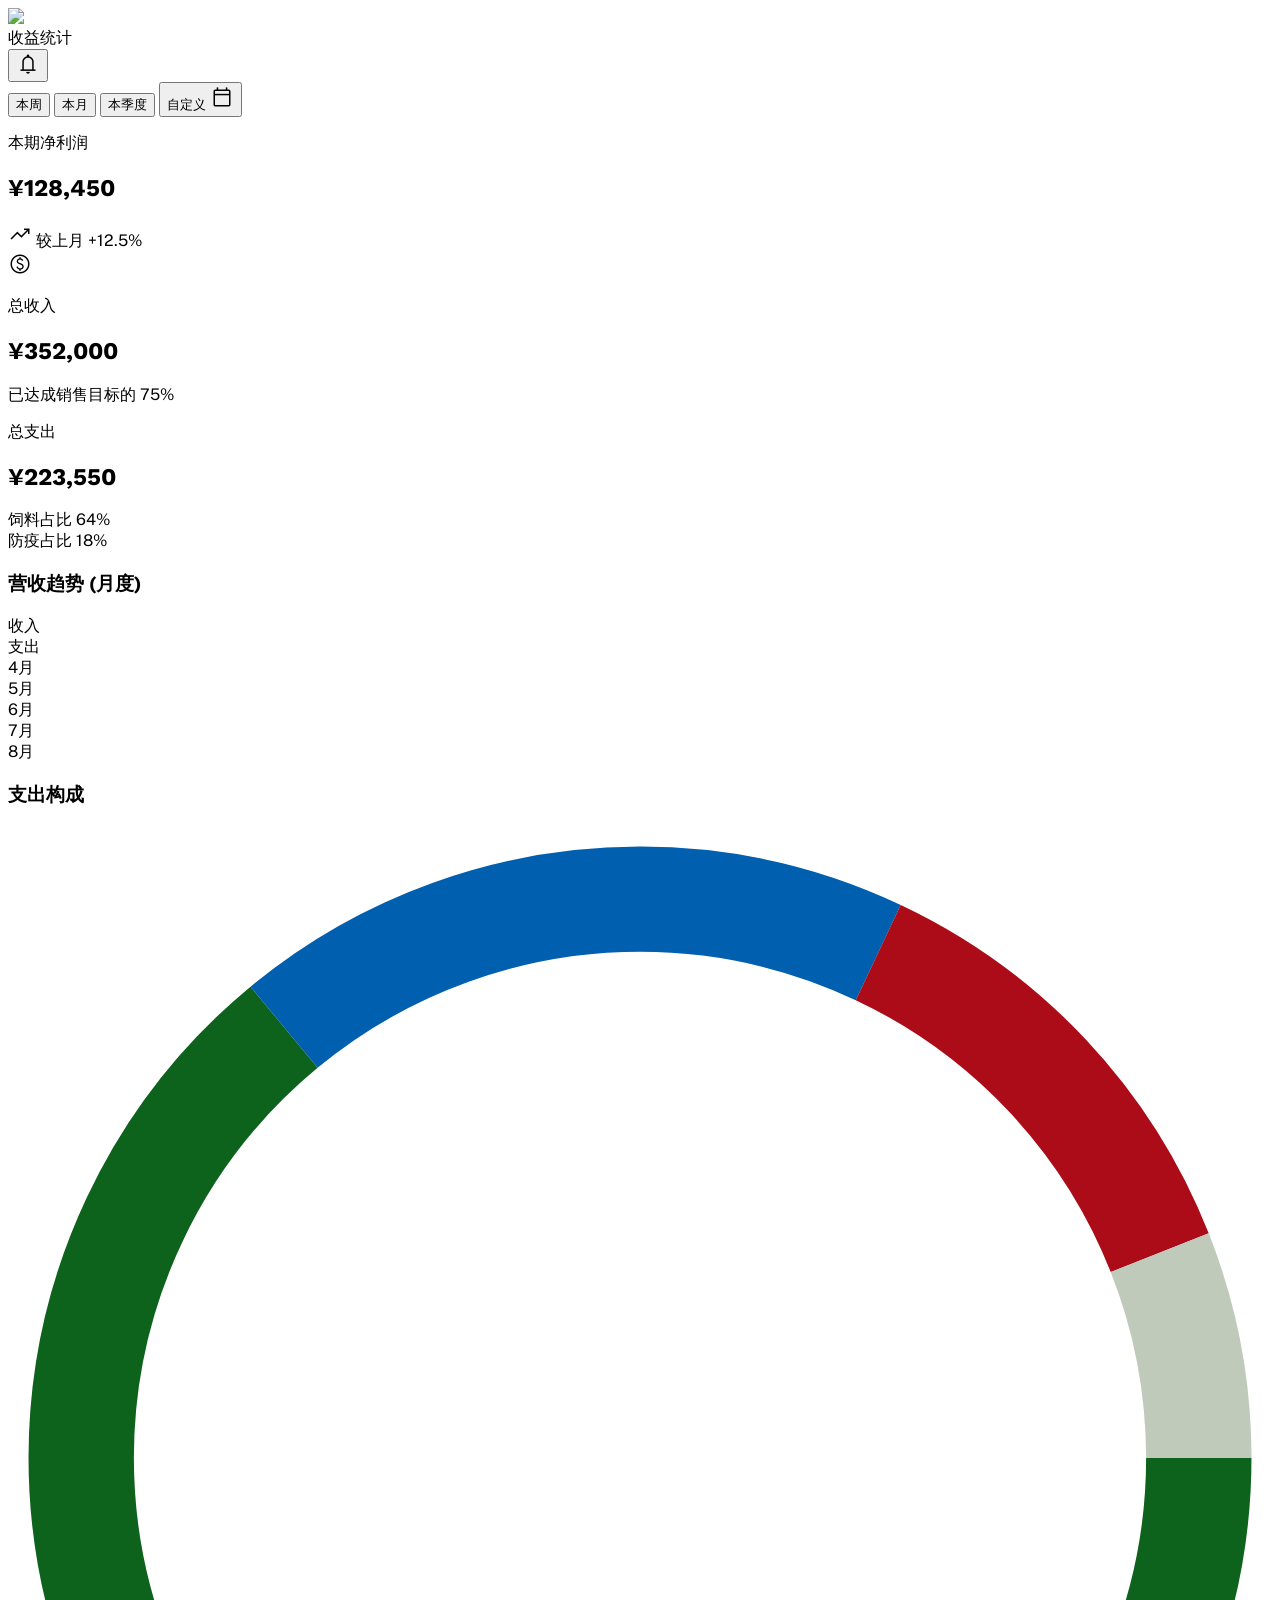
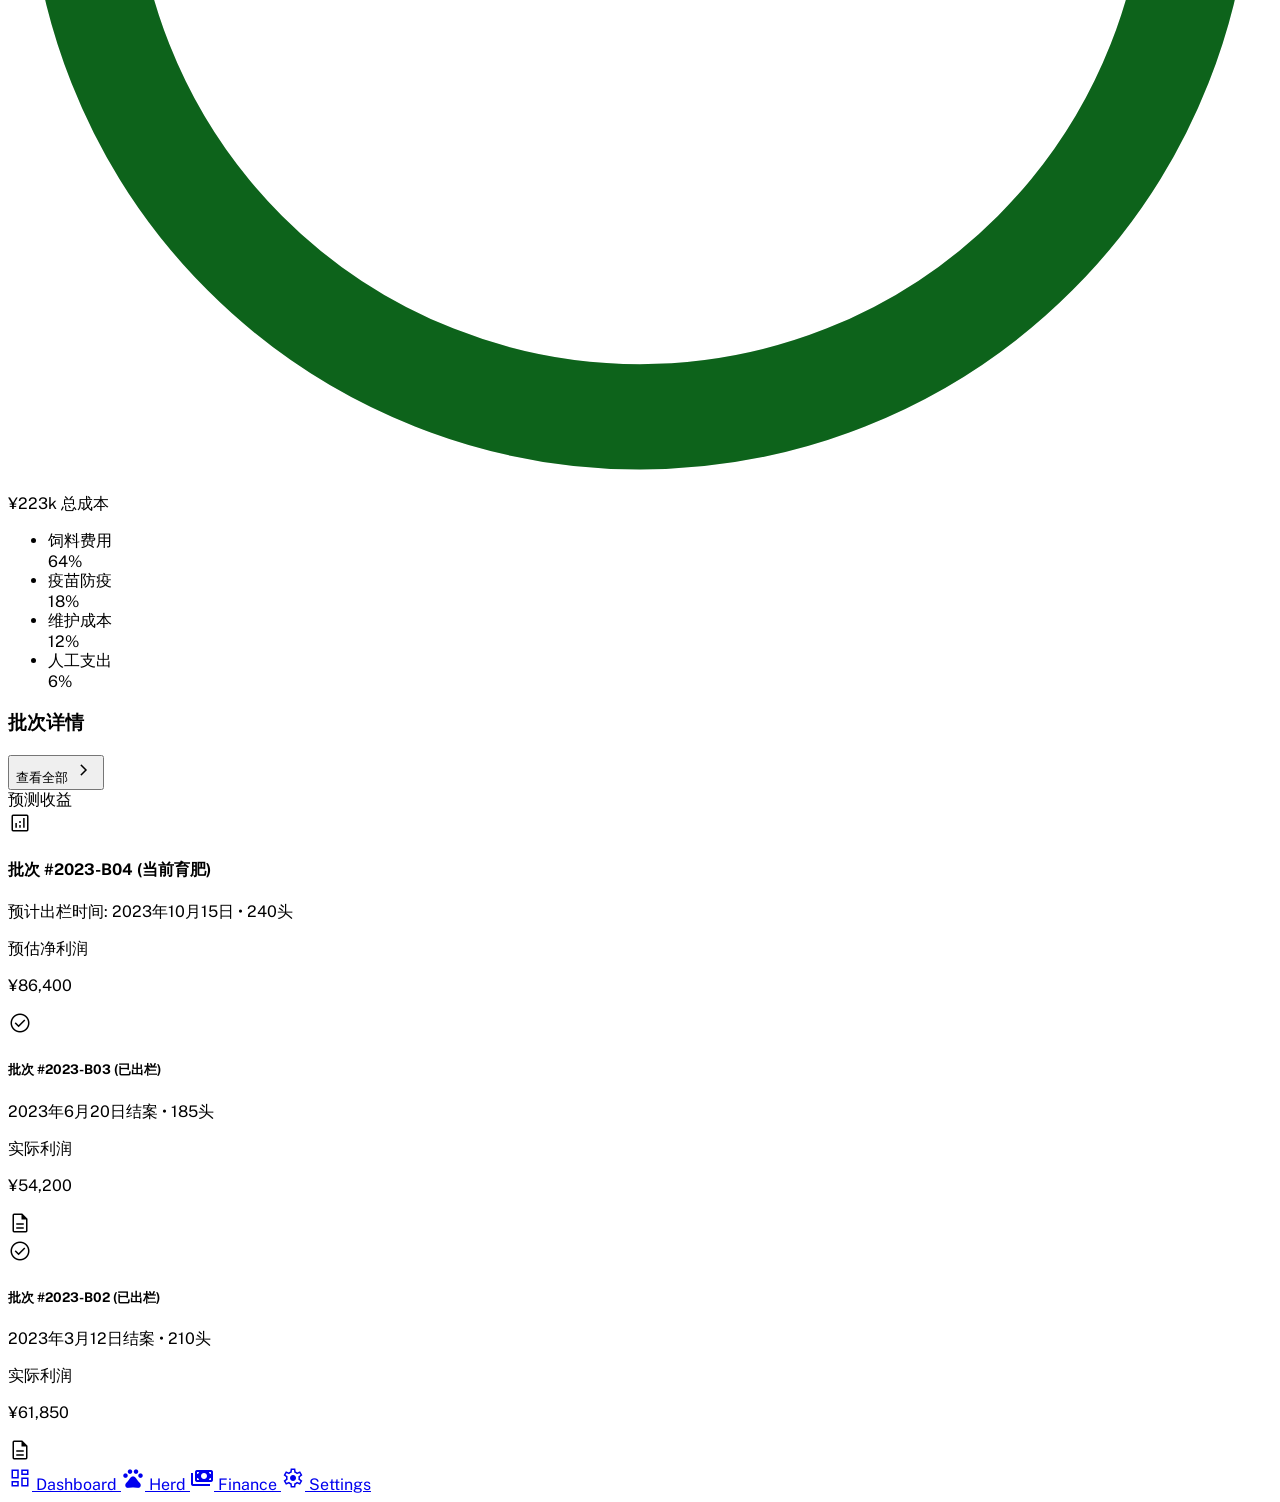
==== uniapp/example/养殖首页/design.html @ 0cb935b9 "feat:修复前端工作流展示" ====
<!DOCTYPE html>

<html lang="zh-CN"><head>
<meta charset="utf-8"/>
<meta content="width=device-width, initial-scale=1.0" name="viewport"/>
<title>PigTrack Pro - 收益统计</title>
<script src="https://cdn.tailwindcss.com?plugins=forms,container-queries"></script>
<link href="https://fonts.googleapis.com/css2?family=Work+Sans:wght@400;600;700;800&amp;family=Public+Sans:wght@300;400;500;600&amp;display=swap" rel="stylesheet"/>
<link href="https://fonts.googleapis.com/css2?family=Material+Symbols+Outlined:wght,FILL@100..700,0..1&amp;display=swap" rel="stylesheet"/>
<link href="https://fonts.googleapis.com/css2?family=Material+Symbols+Outlined:wght,FILL@100..700,0..1&amp;display=swap" rel="stylesheet"/>
<script id="tailwind-config">
        tailwind.config = {
            darkMode: "class",
            theme: {
                extend: {
                    colors: {
                        "on-surface-variant": "#40493d",
                        "primary": "#0d631b",
                        "on-error-container": "#93000a",
                        "secondary-fixed-dim": "#a5c8ff",
                        "surface-dim": "#dadada",
                        "inverse-on-surface": "#f1f1f1",
                        "surface-container-highest": "#e2e2e2",
                        "on-primary": "#ffffff",
                        "secondary-container": "#54a0fe",
                        "error-container": "#ffdad6",
                        "primary-fixed": "#a3f69c",
                        "tertiary-container": "#d02d2d",
                        "on-tertiary": "#ffffff",
                        "surface": "#f9f9f9",
                        "surface-container-high": "#e8e8e8",
                        "on-tertiary-fixed-variant": "#930010",
                        "on-secondary-fixed": "#001c3a",
                        "on-primary-container": "#cbffc2",
                        "secondary": "#005faf",
                        "on-background": "#1a1c1c",
                        "on-primary-fixed-variant": "#005312",
                        "tertiary": "#ac0c18",
                        "surface-bright": "#f9f9f9",
                        "primary-fixed-dim": "#88d982",
                        "tertiary-fixed": "#ffdad6",
                        "surface-container-low": "#f3f3f3",
                        "surface-container": "#eeeeee",
                        "on-secondary": "#ffffff",
                        "primary-container": "#2e7d32",
                        "outline": "#707a6c",
                        "secondary-fixed": "#d4e3ff",
                        "tertiary-fixed-dim": "#ffb3ac",
                        "on-secondary-fixed-variant": "#004786",
                        "on-tertiary-fixed": "#410003",
                        "on-primary-fixed": "#002204",
                        "inverse-surface": "#2f3131",
                        "outline-variant": "#bfcaba",
                        "background": "#f9f9f9",
                        "error": "#ba1a1a",
                        "on-secondary-container": "#003567",
                        "surface-variant": "#e2e2e2",
                        "inverse-primary": "#88d982",
                        "on-surface": "#1a1c1c",
                        "surface-tint": "#1b6d24",
                        "surface-container-lowest": "#ffffff",
                        "on-tertiary-container": "#ffedeb",
                        "on-error": "#ffffff"
                    },
                    fontFamily: {
                        "headline": ["Work Sans"],
                        "body": ["Public Sans"],
                        "label": ["Public Sans"]
                    },
                    borderRadius: {"DEFAULT": "0.125rem", "lg": "0.25rem", "xl": "0.5rem", "full": "0.75rem"},
                },
            },
        }
    </script>
<style>
        .material-symbols-outlined {
            font-variation-settings: 'FILL' 0, 'wght' 300, 'GRAD' 0, 'opsz' 24;
        }
        body { font-family: 'Public Sans', sans-serif; }
        h1, h2, h3 { font-family: 'Work Sans', sans-serif; }
        .glass-card {
            background: rgba(255, 255, 255, 0.7);
            backdrop-filter: blur(20px);
            -webkit-backdrop-filter: blur(20px);
        }
    </style>
<style>
    body {
      min-height: max(884px, 100dvh);
    }
  </style>
  </head>
<body class="bg-surface text-on-surface min-h-screen pb-28">
<!-- TopAppBar -->
<header class="w-full top-0 sticky z-40 bg-[#f9f9f9] dark:bg-[#1a1c1c] flex items-center justify-between px-6 py-4 w-full">
<div class="flex items-center gap-3">
<div class="w-10 h-10 rounded-full overflow-hidden bg-surface-container">
<img class="w-full h-full object-cover" data-alt="Professional portrait of a modern small-scale farmer wearing a denim shirt in a sunlit agricultural setting" src="https://lh3.googleusercontent.com/aida-public/[base64]"/>
</div>
<span class="font-['Work_Sans'] font-bold text-xl tracking-tight text-[#0d631b] dark:text-[#a3f69c]">收益统计</span>
</div>
<div class="flex items-center gap-4">
<button class="text-[#0d631b] dark:text-[#a3f69c] hover:opacity-80 transition-opacity active:transition-transform scale-95">
<span class="material-symbols-outlined">notifications</span>
</button>
</div>
</header>
<main class="px-6 space-y-8 max-w-5xl mx-auto">
<!-- Time Filter Chips -->
<section class="flex gap-3 overflow-x-auto py-2 no-scrollbar">
<button class="px-6 py-2 rounded-full bg-primary text-on-primary font-medium text-sm shadow-sm">本周</button>
<button class="px-6 py-2 rounded-full bg-surface-container-high text-on-surface-variant font-medium text-sm hover:bg-surface-container-highest transition-colors">本月</button>
<button class="px-6 py-2 rounded-full bg-surface-container-high text-on-surface-variant font-medium text-sm hover:bg-surface-container-highest transition-colors">本季度</button>
<button class="px-6 py-2 rounded-full bg-surface-container-high text-on-surface-variant font-medium text-sm hover:bg-surface-container-highest transition-colors flex items-center gap-1">
<span>自定义</span>
<span class="material-symbols-outlined text-sm">calendar_today</span>
</button>
</section>
<!-- Summary Metrics Bento Grid -->
<section class="grid grid-cols-1 md:grid-cols-3 gap-6">
<div class="bg-primary bg-gradient-to-br from-primary to-primary-container p-6 rounded-3xl text-on-primary shadow-lg relative overflow-hidden">
<div class="relative z-10">
<p class="text-sm opacity-90 mb-1">本期净利润</p>
<h2 class="text-4xl font-extrabold tracking-tight">¥128,450</h2>
<div class="mt-4 flex items-center gap-2 bg-white/20 w-fit px-3 py-1 rounded-full text-xs">
<span class="material-symbols-outlined text-sm">trending_up</span>
<span>较上月 +12.5%</span>
</div>
</div>
<div class="absolute -right-4 -bottom-4 opacity-10">
<span class="material-symbols-outlined text-9xl">monetization_on</span>
</div>
</div>
<div class="bg-surface-container-lowest p-6 rounded-3xl shadow-sm border border-outline-variant/10">
<p class="text-sm text-on-surface-variant mb-1">总收入</p>
<h2 class="text-3xl font-bold text-on-surface">¥352,000</h2>
<div class="mt-6 flex gap-2">
<div class="h-1.5 w-full bg-surface-container rounded-full overflow-hidden">
<div class="h-full bg-secondary w-3/4 rounded-full"></div>
</div>
</div>
<p class="text-xs text-on-surface-variant mt-2">已达成销售目标的 75%</p>
</div>
<div class="bg-surface-container-lowest p-6 rounded-3xl shadow-sm border border-outline-variant/10">
<p class="text-sm text-on-surface-variant mb-1">总支出</p>
<h2 class="text-3xl font-bold text-on-surface">¥223,550</h2>
<div class="mt-4 grid grid-cols-2 gap-2">
<div class="flex flex-col">
<span class="text-[10px] text-on-surface-variant uppercase">饲料占比</span>
<span class="text-sm font-semibold text-tertiary">64%</span>
</div>
<div class="flex flex-col">
<span class="text-[10px] text-on-surface-variant uppercase">防疫占比</span>
<span class="text-sm font-semibold text-secondary">18%</span>
</div>
</div>
</div>
</section>
<!-- Charts Area: Asymmetric Layout -->
<section class="grid grid-cols-1 lg:grid-cols-5 gap-6">
<!-- Revenue Trend Line Chart -->
<div class="lg:col-span-3 bg-surface-container-lowest p-8 rounded-3xl shadow-sm">
<div class="flex justify-between items-center mb-8">
<h3 class="text-lg font-bold">营收趋势 (月度)</h3>
<div class="flex gap-4 text-xs font-medium">
<div class="flex items-center gap-1.5">
<span class="w-3 h-3 rounded-full bg-primary"></span>
<span>收入</span>
</div>
<div class="flex items-center gap-1.5">
<span class="w-3 h-3 rounded-full bg-tertiary-fixed-dim"></span>
<span>支出</span>
</div>
</div>
</div>
<!-- Mock Chart Visualization -->
<div class="h-64 flex items-end justify-between gap-4 px-2">
<div class="flex flex-col items-center gap-2 w-full">
<div class="w-full flex flex-col gap-1 items-center">
<div class="w-full bg-primary/20 rounded-t-lg h-24 relative group">
<div class="absolute bottom-0 w-full bg-primary rounded-t-lg h-16 transition-all group-hover:h-20"></div>
</div>
</div>
<span class="text-xs text-on-surface-variant">4月</span>
</div>
<div class="flex flex-col items-center gap-2 w-full">
<div class="w-full flex flex-col gap-1 items-center">
<div class="w-full bg-primary/20 rounded-t-lg h-32 relative group">
<div class="absolute bottom-0 w-full bg-primary rounded-t-lg h-24 transition-all group-hover:h-28"></div>
</div>
</div>
<span class="text-xs text-on-surface-variant">5月</span>
</div>
<div class="flex flex-col items-center gap-2 w-full">
<div class="w-full flex flex-col gap-1 items-center">
<div class="w-full bg-primary/20 rounded-t-lg h-40 relative group">
<div class="absolute bottom-0 w-full bg-primary rounded-t-lg h-36 transition-all group-hover:h-38"></div>
</div>
</div>
<span class="text-xs text-on-surface-variant">6月</span>
</div>
<div class="flex flex-col items-center gap-2 w-full">
<div class="w-full flex flex-col gap-1 items-center">
<div class="w-full bg-primary/20 rounded-t-lg h-52 relative group border-2 border-primary border-b-0 shadow-lg">
<div class="absolute bottom-0 w-full bg-primary rounded-t-lg h-44"></div>
</div>
</div>
<span class="text-xs font-bold text-primary">7月</span>
</div>
<div class="flex flex-col items-center gap-2 w-full">
<div class="w-full flex flex-col gap-1 items-center opacity-40">
<div class="w-full bg-surface-container rounded-t-lg h-32"></div>
</div>
<span class="text-xs text-on-surface-variant">8月</span>
</div>
</div>
</div>
<!-- Cost Composition Pie Chart -->
<div class="lg:col-span-2 bg-surface-container-lowest p-8 rounded-3xl shadow-sm flex flex-col items-center">
<h3 class="text-lg font-bold self-start mb-8">支出构成</h3>
<div class="relative w-48 h-48 mb-8">
<!-- SVG Donut Chart Mockup -->
<svg class="w-full h-full transform -rotate-90" viewbox="0 0 36 36">
<circle cx="18" cy="18" fill="transparent" r="15.915" stroke="#eeeeee" stroke-width="3"></circle>
<circle cx="18" cy="18" fill="transparent" r="15.915" stroke="#0d631b" stroke-dasharray="64 36" stroke-dashoffset="0" stroke-width="3"></circle>
<circle cx="18" cy="18" fill="transparent" r="15.915" stroke="#005faf" stroke-dasharray="18 82" stroke-dashoffset="-64" stroke-width="3"></circle>
<circle cx="18" cy="18" fill="transparent" r="15.915" stroke="#ac0c18" stroke-dasharray="12 88" stroke-dashoffset="-82" stroke-width="3"></circle>
<circle cx="18" cy="18" fill="transparent" r="15.915" stroke="#bfcaba" stroke-dasharray="6 94" stroke-dashoffset="-94" stroke-width="3"></circle>
</svg>
<div class="absolute inset-0 flex flex-col items-center justify-center">
<span class="text-2xl font-bold">¥223k</span>
<span class="text-[10px] text-on-surface-variant">总成本</span>
</div>
</div>
<ul class="w-full space-y-3">
<li class="flex justify-between items-center text-sm">
<div class="flex items-center gap-2">
<span class="w-2.5 h-2.5 rounded-full bg-primary"></span>
<span class="text-on-surface-variant">饲料费用</span>
</div>
<span class="font-semibold">64%</span>
</li>
<li class="flex justify-between items-center text-sm">
<div class="flex items-center gap-2">
<span class="w-2.5 h-2.5 rounded-full bg-secondary"></span>
<span class="text-on-surface-variant">疫苗防疫</span>
</div>
<span class="font-semibold">18%</span>
</li>
<li class="flex justify-between items-center text-sm">
<div class="flex items-center gap-2">
<span class="w-2.5 h-2.5 rounded-full bg-tertiary"></span>
<span class="text-on-surface-variant">维护成本</span>
</div>
<span class="font-semibold">12%</span>
</li>
<li class="flex justify-between items-center text-sm">
<div class="flex items-center gap-2">
<span class="w-2.5 h-2.5 rounded-full bg-outline-variant"></span>
<span class="text-on-surface-variant">人工支出</span>
</div>
<span class="font-semibold">6%</span>
</li>
</ul>
</div>
</section>
<!-- Details Area -->
<section class="space-y-6">
<div class="flex justify-between items-end">
<h3 class="text-xl font-bold">批次详情</h3>
<button class="text-primary text-sm font-semibold flex items-center gap-1">
                    查看全部 <span class="material-symbols-outlined text-sm">chevron_right</span>
</button>
</div>
<!-- Predicted Batches (Active) -->
<div class="bg-primary/5 border border-primary/10 rounded-3xl p-6 relative overflow-hidden group">
<div class="absolute top-0 right-0 p-4">
<span class="px-3 py-1 bg-primary text-on-primary text-[10px] font-bold rounded-full">预测收益</span>
</div>
<div class="flex flex-col md:flex-row md:items-center gap-6">
<div class="flex-shrink-0 w-16 h-16 rounded-2xl bg-primary/10 flex items-center justify-center">
<span class="material-symbols-outlined text-3xl text-primary" data-weight="fill">analytics</span>
</div>
<div class="flex-grow">
<h4 class="font-bold text-lg">批次 #2023-B04 (当前育肥)</h4>
<p class="text-sm text-on-surface-variant">预计出栏时间: 2023年10月15日 • 240头</p>
</div>
<div class="md:text-right">
<p class="text-xs text-on-surface-variant mb-1">预估净利润</p>
<p class="text-2xl font-bold text-primary">¥86,400</p>
</div>
</div>
</div>
<!-- Completed Batches List -->
<div class="space-y-4">
<div class="bg-surface-container-low p-6 rounded-3xl flex flex-col md:flex-row md:items-center gap-4 hover:bg-surface-container transition-colors">
<div class="flex-grow flex items-center gap-4">
<div class="w-12 h-12 rounded-xl bg-surface-container-highest flex items-center justify-center">
<span class="material-symbols-outlined text-on-surface-variant">check_circle</span>
</div>
<div>
<h5 class="font-bold">批次 #2023-B03 (已出栏)</h5>
<span class="text-xs text-on-surface-variant">2023年6月20日结案 • 185头</span>
</div>
</div>
<div class="flex items-center gap-8 md:text-right">
<div>
<p class="text-[10px] text-on-surface-variant uppercase mb-0.5">实际利润</p>
<p class="font-bold">¥54,200</p>
</div>
<div class="text-primary-container">
<span class="material-symbols-outlined">description</span>
</div>
</div>
</div>
<div class="bg-surface-container-low p-6 rounded-3xl flex flex-col md:flex-row md:items-center gap-4 hover:bg-surface-container transition-colors">
<div class="flex-grow flex items-center gap-4">
<div class="w-12 h-12 rounded-xl bg-surface-container-highest flex items-center justify-center">
<span class="material-symbols-outlined text-on-surface-variant">check_circle</span>
</div>
<div>
<h5 class="font-bold">批次 #2023-B02 (已出栏)</h5>
<span class="text-xs text-on-surface-variant">2023年3月12日结案 • 210头</span>
</div>
</div>
<div class="flex items-center gap-8 md:text-right">
<div>
<p class="text-[10px] text-on-surface-variant uppercase mb-0.5">实际利润</p>
<p class="font-bold">¥61,850</p>
</div>
<div class="text-primary-container">
<span class="material-symbols-outlined">description</span>
</div>
</div>
</div>
</div>
</section>
</main>
<!-- BottomNavBar -->
<nav class="fixed bottom-0 left-0 w-full flex justify-around items-center px-4 pb-6 pt-2 bg-white dark:bg-[#1a1c1c] z-50 rounded-t-3xl shadow-[0_-8px_24px_rgba(26,28,28,0.06)] border-t border-[#bfcaba]/20">
<a class="flex flex-col items-center justify-center text-[#1a1c1c]/60 dark:text-[#e2e2e2]/60 px-4 py-2 hover:bg-[#f3f3f3] dark:hover:bg-[#2e2e2e] rounded-2xl transition-colors active:scale-90 transition-transform duration-200" href="#">
<span class="material-symbols-outlined">dashboard</span>
<span class="font-['Public_Sans'] text-[12px] font-medium">Dashboard</span>
</a>
<a class="flex flex-col items-center justify-center text-[#1a1c1c]/60 dark:text-[#e2e2e2]/60 px-4 py-2 hover:bg-[#f3f3f3] dark:hover:bg-[#2e2e2e] rounded-2xl transition-colors active:scale-90 transition-transform duration-200" href="#">
<span class="material-symbols-outlined">pets</span>
<span class="font-['Public_Sans'] text-[12px] font-medium">Herd</span>
</a>
<a class="flex flex-col items-center justify-center bg-[#e2e2e2] dark:bg-[#2e7d32]/20 text-[#0d631b] dark:text-[#a3f69c] rounded-2xl px-4 py-2 active:scale-90 transition-transform duration-200" href="#">
<span class="material-symbols-outlined" style="font-variation-settings: 'FILL' 1;">payments</span>
<span class="font-['Public_Sans'] text-[12px] font-medium">Finance</span>
</a>
<a class="flex flex-col items-center justify-center text-[#1a1c1c]/60 dark:text-[#e2e2e2]/60 px-4 py-2 hover:bg-[#f3f3f3] dark:hover:bg-[#2e2e2e] rounded-2xl transition-colors active:scale-90 transition-transform duration-200" href="#">
<span class="material-symbols-outlined">settings</span>
<span class="font-['Public_Sans'] text-[12px] font-medium">Settings</span>
</a>
</nav>
</body></html>
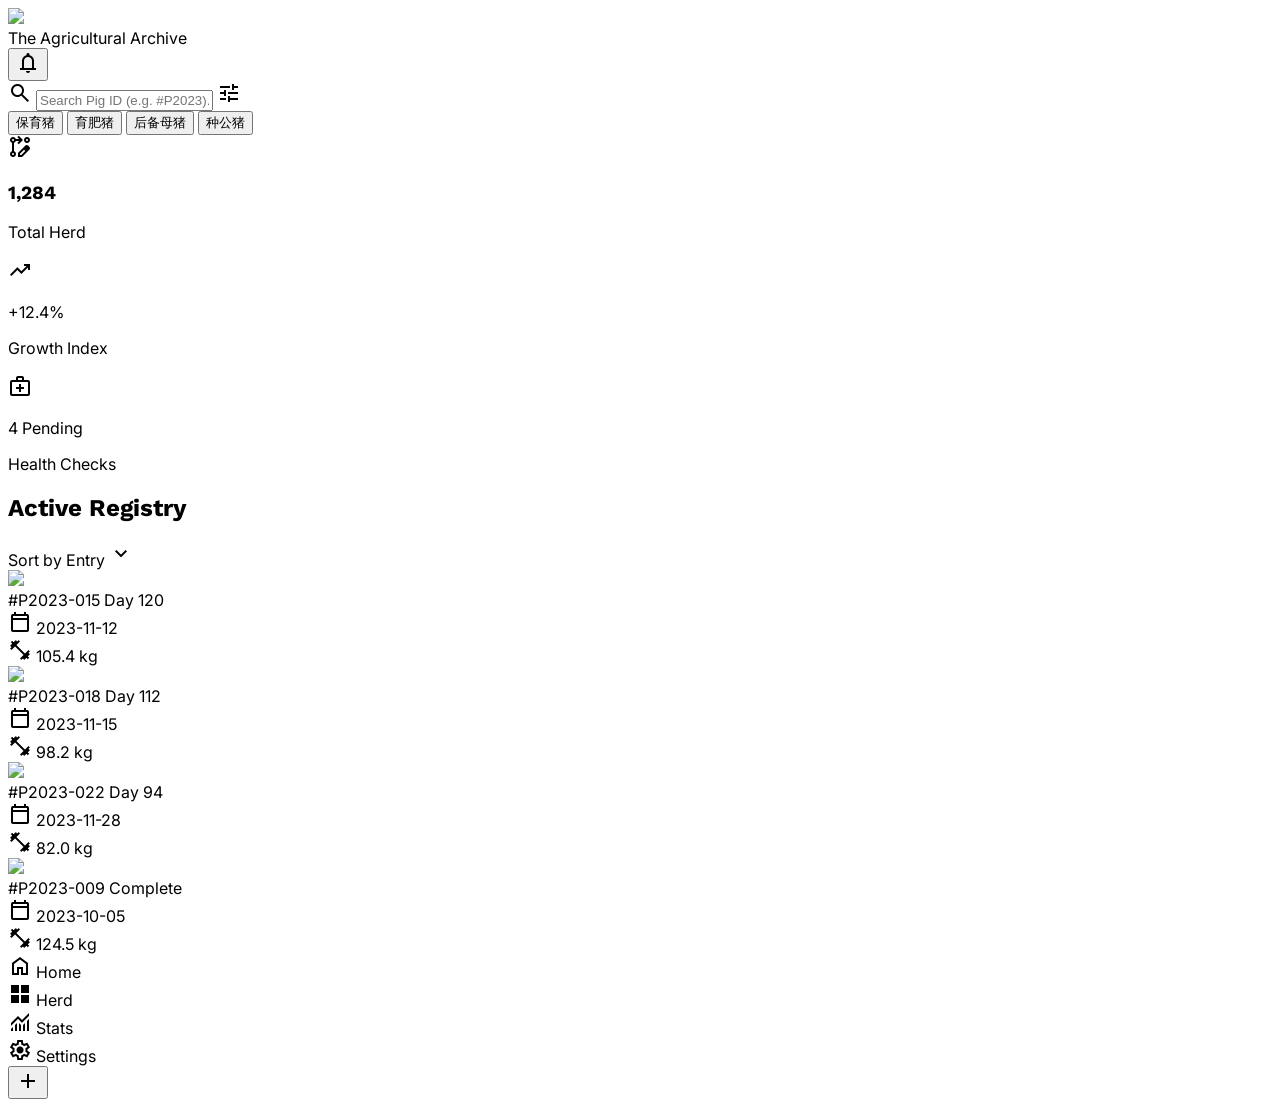
==== commit 49a04878: "feat:修复工作流页面生成节点" ====
--- a/uniapp/example/养殖首页/design.html
+++ b/uniapp/example/养殖首页/design.html
@@ -1,88 +1,83 @@
 <!DOCTYPE html>
 
-<html lang="zh-CN"><head>
+<html class="light" lang="en"><head>
 <meta charset="utf-8"/>
 <meta content="width=device-width, initial-scale=1.0" name="viewport"/>
-<title>PigTrack Pro - 收益统计</title>
+<title>The Agricultural Archive - Pig Registry</title>
 <script src="https://cdn.tailwindcss.com?plugins=forms,container-queries"></script>
-<link href="https://fonts.googleapis.com/css2?family=Work+Sans:wght@400;600;700;800&amp;family=Public+Sans:wght@300;400;500;600&amp;display=swap" rel="stylesheet"/>
+<link href="https://fonts.googleapis.com/css2?family=Work+Sans:wght@400;700;800;900&amp;family=Inter:wght@400;500;600&amp;display=swap" rel="stylesheet"/>
 <link href="https://fonts.googleapis.com/css2?family=Material+Symbols+Outlined:wght,FILL@100..700,0..1&amp;display=swap" rel="stylesheet"/>
 <link href="https://fonts.googleapis.com/css2?family=Material+Symbols+Outlined:wght,FILL@100..700,0..1&amp;display=swap" rel="stylesheet"/>
 <script id="tailwind-config">
-        tailwind.config = {
-            darkMode: "class",
-            theme: {
-                extend: {
-                    colors: {
-                        "on-surface-variant": "#40493d",
-                        "primary": "#0d631b",
-                        "on-error-container": "#93000a",
-                        "secondary-fixed-dim": "#a5c8ff",
-                        "surface-dim": "#dadada",
-                        "inverse-on-surface": "#f1f1f1",
-                        "surface-container-highest": "#e2e2e2",
-                        "on-primary": "#ffffff",
-                        "secondary-container": "#54a0fe",
-                        "error-container": "#ffdad6",
-                        "primary-fixed": "#a3f69c",
-                        "tertiary-container": "#d02d2d",
-                        "on-tertiary": "#ffffff",
-                        "surface": "#f9f9f9",
-                        "surface-container-high": "#e8e8e8",
-                        "on-tertiary-fixed-variant": "#930010",
-                        "on-secondary-fixed": "#001c3a",
-                        "on-primary-container": "#cbffc2",
-                        "secondary": "#005faf",
-                        "on-background": "#1a1c1c",
-                        "on-primary-fixed-variant": "#005312",
-                        "tertiary": "#ac0c18",
-                        "surface-bright": "#f9f9f9",
-                        "primary-fixed-dim": "#88d982",
-                        "tertiary-fixed": "#ffdad6",
-                        "surface-container-low": "#f3f3f3",
-                        "surface-container": "#eeeeee",
-                        "on-secondary": "#ffffff",
-                        "primary-container": "#2e7d32",
-                        "outline": "#707a6c",
-                        "secondary-fixed": "#d4e3ff",
-                        "tertiary-fixed-dim": "#ffb3ac",
-                        "on-secondary-fixed-variant": "#004786",
-                        "on-tertiary-fixed": "#410003",
-                        "on-primary-fixed": "#002204",
-                        "inverse-surface": "#2f3131",
-                        "outline-variant": "#bfcaba",
-                        "background": "#f9f9f9",
-                        "error": "#ba1a1a",
-                        "on-secondary-container": "#003567",
-                        "surface-variant": "#e2e2e2",
-                        "inverse-primary": "#88d982",
-                        "on-surface": "#1a1c1c",
-                        "surface-tint": "#1b6d24",
-                        "surface-container-lowest": "#ffffff",
-                        "on-tertiary-container": "#ffedeb",
-                        "on-error": "#ffffff"
-                    },
-                    fontFamily: {
-                        "headline": ["Work Sans"],
-                        "body": ["Public Sans"],
-                        "label": ["Public Sans"]
-                    },
-                    borderRadius: {"DEFAULT": "0.125rem", "lg": "0.25rem", "xl": "0.5rem", "full": "0.75rem"},
-                },
+      tailwind.config = {
+        darkMode: "class",
+        theme: {
+          extend: {
+            colors: {
+              "secondary-container": "#fed7ca",
+              "on-secondary-fixed-variant": "#5b4137",
+              "surface-container-highest": "#e3e2e2",
+              "surface-container-lowest": "#ffffff",
+              "outline": "#72796e",
+              "error": "#ba1a1a",
+              "on-primary": "#ffffff",
+              "surface-container": "#efeded",
+              "background": "#fbf9f9",
+              "on-error-container": "#93000a",
+              "on-tertiary-fixed-variant": "#71314c",
+              "outline-variant": "#c2c9bb",
+              "secondary-fixed-dim": "#e4beb2",
+              "on-tertiary-fixed": "#3b0520",
+              "tertiary-fixed-dim": "#ffb0cc",
+              "tertiary": "#60233e",
+              "surface-container-low": "#f5f3f3",
+              "error-container": "#ffdad6",
+              "on-surface-variant": "#42493e",
+              "primary-container": "#2d5a27",
+              "surface-variant": "#e3e2e2",
+              "inverse-on-surface": "#f2f0f0",
+              "on-secondary-fixed": "#2b160f",
+              "surface-container-high": "#e9e8e7",
+              "primary-fixed": "#bcf0ae",
+              "on-tertiary": "#ffffff",
+              "on-tertiary-container": "#ffaac8",
+              "inverse-surface": "#303031",
+              "on-error": "#ffffff",
+              "on-primary-fixed-variant": "#23501e",
+              "tertiary-container": "#7c3a55",
+              "inverse-primary": "#a1d494",
+              "tertiary-fixed": "#ffd9e4",
+              "on-secondary": "#ffffff",
+              "primary": "#154212",
+              "on-secondary-container": "#795c51",
+              "on-primary-container": "#9dd090",
+              "primary-fixed-dim": "#a1d494",
+              "secondary-fixed": "#ffdbce",
+              "surface-tint": "#3b6934",
+              "surface-bright": "#fbf9f9",
+              "secondary": "#75584d",
+              "surface": "#fbf9f9",
+              "on-primary-fixed": "#002201",
+              "surface-dim": "#dbdad9",
+              "on-background": "#1b1c1c",
+              "on-surface": "#1b1c1c"
             },
-        }
+            fontFamily: {
+              "headline": ["Work Sans"],
+              "body": ["Inter"],
+              "label": ["Inter"]
+            },
+            borderRadius: {"DEFAULT": "0.125rem", "lg": "0.25rem", "xl": "0.5rem", "full": "0.75rem"},
+          },
+        },
+      }
     </script>
 <style>
         .material-symbols-outlined {
-            font-variation-settings: 'FILL' 0, 'wght' 300, 'GRAD' 0, 'opsz' 24;
+            font-variation-settings: 'FILL' 0, 'wght' 400, 'GRAD' 0, 'opsz' 24;
         }
-        body { font-family: 'Public Sans', sans-serif; }
+        body { font-family: 'Inter', sans-serif; }
         h1, h2, h3 { font-family: 'Work Sans', sans-serif; }
-        .glass-card {
-            background: rgba(255, 255, 255, 0.7);
-            backdrop-filter: blur(20px);
-            -webkit-backdrop-filter: blur(20px);
-        }
     </style>
 <style>
     body {
@@ -90,269 +85,196 @@
     }
   </style>
   </head>
-<body class="bg-surface text-on-surface min-h-screen pb-28">
+<body class="bg-background text-on-surface min-h-screen pb-32">
 <!-- TopAppBar -->
-<header class="w-full top-0 sticky z-40 bg-[#f9f9f9] dark:bg-[#1a1c1c] flex items-center justify-between px-6 py-4 w-full">
+<header class="bg-[#fbf9f9] dark:bg-stone-950 flex justify-between items-center px-6 py-4 w-full docked full-width top-0 sticky z-50">
 <div class="flex items-center gap-3">
-<div class="w-10 h-10 rounded-full overflow-hidden bg-surface-container">
-<img class="w-full h-full object-cover" data-alt="Professional portrait of a modern small-scale farmer wearing a denim shirt in a sunlit agricultural setting" src="https://lh3.googleusercontent.com/aida-public/[base64]"/>
-</div>
-<span class="font-['Work_Sans'] font-bold text-xl tracking-tight text-[#0d631b] dark:text-[#a3f69c]">收益统计</span>
-</div>
-<div class="flex items-center gap-4">
-<button class="text-[#0d631b] dark:text-[#a3f69c] hover:opacity-80 transition-opacity active:transition-transform scale-95">
-<span class="material-symbols-outlined">notifications</span>
+<div class="w-10 h-10 rounded-full bg-surface-container-high flex items-center justify-center overflow-hidden">
+<img class="w-full h-full object-cover" data-alt="Professional portrait of a modern organic farmer in a natural linen shirt with soft morning sunlight" src="https://lh3.googleusercontent.com/aida-public/[base64]"/>
+</div>
+<span class="font-['Work_Sans'] font-black text-[#154212] dark:text-[#4ade80] text-xl">The Agricultural Archive</span>
+</div>
+<button class="text-[#154212] dark:text-[#4ade80] active:scale-95 duration-150">
+<span class="material-symbols-outlined" data-icon="notifications">notifications</span>
 </button>
-</div>
 </header>
-<main class="px-6 space-y-8 max-w-5xl mx-auto">
-<!-- Time Filter Chips -->
-<section class="flex gap-3 overflow-x-auto py-2 no-scrollbar">
-<button class="px-6 py-2 rounded-full bg-primary text-on-primary font-medium text-sm shadow-sm">本周</button>
-<button class="px-6 py-2 rounded-full bg-surface-container-high text-on-surface-variant font-medium text-sm hover:bg-surface-container-highest transition-colors">本月</button>
-<button class="px-6 py-2 rounded-full bg-surface-container-high text-on-surface-variant font-medium text-sm hover:bg-surface-container-highest transition-colors">本季度</button>
-<button class="px-6 py-2 rounded-full bg-surface-container-high text-on-surface-variant font-medium text-sm hover:bg-surface-container-highest transition-colors flex items-center gap-1">
-<span>自定义</span>
-<span class="material-symbols-outlined text-sm">calendar_today</span>
-</button>
+<div class="bg-[#efeded] dark:bg-stone-900 h-[1px] w-full"></div>
+<!-- Main Content Canvas -->
+<main class="px-6 pt-6 space-y-6">
+<!-- Search & Filter Section -->
+<section class="space-y-4">
+<div class="flex items-center gap-3 bg-surface-container-high rounded-full px-4 py-3">
+<span class="material-symbols-outlined text-on-surface-variant" data-icon="search">search</span>
+<input class="bg-transparent border-none focus:ring-0 text-body font-medium w-full placeholder:text-on-surface-variant/60" placeholder="Search Pig ID (e.g. #P2023)..." type="text"/>
+<span class="material-symbols-outlined text-on-surface-variant" data-icon="tune">tune</span>
+</div>
+<div class="flex items-center justify-between">
+<div class="flex gap-2 overflow-x-auto no-scrollbar pb-2">
+<button class="bg-primary text-on-primary px-5 py-2 rounded-full text-sm font-semibold whitespace-nowrap transition-colors">保育猪</button>
+<button class="bg-surface-container text-on-surface-variant px-5 py-2 rounded-full text-sm font-semibold whitespace-nowrap hover:bg-surface-container-highest transition-colors">育肥猪</button>
+<button class="bg-surface-container text-on-surface-variant px-5 py-2 rounded-full text-sm font-semibold whitespace-nowrap hover:bg-surface-container-highest transition-colors">后备母猪</button>
+<button class="bg-surface-container text-on-surface-variant px-5 py-2 rounded-full text-sm font-semibold whitespace-nowrap hover:bg-surface-container-highest transition-colors">种公猪</button>
+</div>
+</div>
 </section>
-<!-- Summary Metrics Bento Grid -->
-<section class="grid grid-cols-1 md:grid-cols-3 gap-6">
-<div class="bg-primary bg-gradient-to-br from-primary to-primary-container p-6 rounded-3xl text-on-primary shadow-lg relative overflow-hidden">
-<div class="relative z-10">
-<p class="text-sm opacity-90 mb-1">本期净利润</p>
-<h2 class="text-4xl font-extrabold tracking-tight">¥128,450</h2>
-<div class="mt-4 flex items-center gap-2 bg-white/20 w-fit px-3 py-1 rounded-full text-xs">
-<span class="material-symbols-outlined text-sm">trending_up</span>
-<span>较上月 +12.5%</span>
-</div>
-</div>
-<div class="absolute -right-4 -bottom-4 opacity-10">
-<span class="material-symbols-outlined text-9xl">monetization_on</span>
-</div>
-</div>
-<div class="bg-surface-container-lowest p-6 rounded-3xl shadow-sm border border-outline-variant/10">
-<p class="text-sm text-on-surface-variant mb-1">总收入</p>
-<h2 class="text-3xl font-bold text-on-surface">¥352,000</h2>
-<div class="mt-6 flex gap-2">
-<div class="h-1.5 w-full bg-surface-container rounded-full overflow-hidden">
-<div class="h-full bg-secondary w-3/4 rounded-full"></div>
-</div>
-</div>
-<p class="text-xs text-on-surface-variant mt-2">已达成销售目标的 75%</p>
-</div>
-<div class="bg-surface-container-lowest p-6 rounded-3xl shadow-sm border border-outline-variant/10">
-<p class="text-sm text-on-surface-variant mb-1">总支出</p>
-<h2 class="text-3xl font-bold text-on-surface">¥223,550</h2>
-<div class="mt-4 grid grid-cols-2 gap-2">
-<div class="flex flex-col">
-<span class="text-[10px] text-on-surface-variant uppercase">饲料占比</span>
-<span class="text-sm font-semibold text-tertiary">64%</span>
-</div>
-<div class="flex flex-col">
-<span class="text-[10px] text-on-surface-variant uppercase">防疫占比</span>
-<span class="text-sm font-semibold text-secondary">18%</span>
-</div>
-</div>
-</div>
-</section>
-<!-- Charts Area: Asymmetric Layout -->
-<section class="grid grid-cols-1 lg:grid-cols-5 gap-6">
-<!-- Revenue Trend Line Chart -->
-<div class="lg:col-span-3 bg-surface-container-lowest p-8 rounded-3xl shadow-sm">
-<div class="flex justify-between items-center mb-8">
-<h3 class="text-lg font-bold">营收趋势 (月度)</h3>
-<div class="flex gap-4 text-xs font-medium">
-<div class="flex items-center gap-1.5">
-<span class="w-3 h-3 rounded-full bg-primary"></span>
-<span>收入</span>
-</div>
-<div class="flex items-center gap-1.5">
-<span class="w-3 h-3 rounded-full bg-tertiary-fixed-dim"></span>
-<span>支出</span>
-</div>
-</div>
-</div>
-<!-- Mock Chart Visualization -->
-<div class="h-64 flex items-end justify-between gap-4 px-2">
-<div class="flex flex-col items-center gap-2 w-full">
-<div class="w-full flex flex-col gap-1 items-center">
-<div class="w-full bg-primary/20 rounded-t-lg h-24 relative group">
-<div class="absolute bottom-0 w-full bg-primary rounded-t-lg h-16 transition-all group-hover:h-20"></div>
-</div>
-</div>
-<span class="text-xs text-on-surface-variant">4月</span>
-</div>
-<div class="flex flex-col items-center gap-2 w-full">
-<div class="w-full flex flex-col gap-1 items-center">
-<div class="w-full bg-primary/20 rounded-t-lg h-32 relative group">
-<div class="absolute bottom-0 w-full bg-primary rounded-t-lg h-24 transition-all group-hover:h-28"></div>
-</div>
-</div>
-<span class="text-xs text-on-surface-variant">5月</span>
-</div>
-<div class="flex flex-col items-center gap-2 w-full">
-<div class="w-full flex flex-col gap-1 items-center">
-<div class="w-full bg-primary/20 rounded-t-lg h-40 relative group">
-<div class="absolute bottom-0 w-full bg-primary rounded-t-lg h-36 transition-all group-hover:h-38"></div>
-</div>
-</div>
-<span class="text-xs text-on-surface-variant">6月</span>
-</div>
-<div class="flex flex-col items-center gap-2 w-full">
-<div class="w-full flex flex-col gap-1 items-center">
-<div class="w-full bg-primary/20 rounded-t-lg h-52 relative group border-2 border-primary border-b-0 shadow-lg">
-<div class="absolute bottom-0 w-full bg-primary rounded-t-lg h-44"></div>
-</div>
-</div>
-<span class="text-xs font-bold text-primary">7月</span>
-</div>
-<div class="flex flex-col items-center gap-2 w-full">
-<div class="w-full flex flex-col gap-1 items-center opacity-40">
-<div class="w-full bg-surface-container rounded-t-lg h-32"></div>
-</div>
-<span class="text-xs text-on-surface-variant">8月</span>
-</div>
-</div>
-</div>
-<!-- Cost Composition Pie Chart -->
-<div class="lg:col-span-2 bg-surface-container-lowest p-8 rounded-3xl shadow-sm flex flex-col items-center">
-<h3 class="text-lg font-bold self-start mb-8">支出构成</h3>
-<div class="relative w-48 h-48 mb-8">
-<!-- SVG Donut Chart Mockup -->
-<svg class="w-full h-full transform -rotate-90" viewbox="0 0 36 36">
-<circle cx="18" cy="18" fill="transparent" r="15.915" stroke="#eeeeee" stroke-width="3"></circle>
-<circle cx="18" cy="18" fill="transparent" r="15.915" stroke="#0d631b" stroke-dasharray="64 36" stroke-dashoffset="0" stroke-width="3"></circle>
-<circle cx="18" cy="18" fill="transparent" r="15.915" stroke="#005faf" stroke-dasharray="18 82" stroke-dashoffset="-64" stroke-width="3"></circle>
-<circle cx="18" cy="18" fill="transparent" r="15.915" stroke="#ac0c18" stroke-dasharray="12 88" stroke-dashoffset="-82" stroke-width="3"></circle>
-<circle cx="18" cy="18" fill="transparent" r="15.915" stroke="#bfcaba" stroke-dasharray="6 94" stroke-dashoffset="-94" stroke-width="3"></circle>
-</svg>
-<div class="absolute inset-0 flex flex-col items-center justify-center">
-<span class="text-2xl font-bold">¥223k</span>
-<span class="text-[10px] text-on-surface-variant">总成本</span>
-</div>
-</div>
-<ul class="w-full space-y-3">
-<li class="flex justify-between items-center text-sm">
-<div class="flex items-center gap-2">
-<span class="w-2.5 h-2.5 rounded-full bg-primary"></span>
-<span class="text-on-surface-variant">饲料费用</span>
-</div>
-<span class="font-semibold">64%</span>
-</li>
-<li class="flex justify-between items-center text-sm">
-<div class="flex items-center gap-2">
-<span class="w-2.5 h-2.5 rounded-full bg-secondary"></span>
-<span class="text-on-surface-variant">疫苗防疫</span>
-</div>
-<span class="font-semibold">18%</span>
-</li>
-<li class="flex justify-between items-center text-sm">
-<div class="flex items-center gap-2">
-<span class="w-2.5 h-2.5 rounded-full bg-tertiary"></span>
-<span class="text-on-surface-variant">维护成本</span>
-</div>
-<span class="font-semibold">12%</span>
-</li>
-<li class="flex justify-between items-center text-sm">
-<div class="flex items-center gap-2">
-<span class="w-2.5 h-2.5 rounded-full bg-outline-variant"></span>
-<span class="text-on-surface-variant">人工支出</span>
-</div>
-<span class="font-semibold">6%</span>
-</li>
-</ul>
-</div>
-</section>
-<!-- Details Area -->
-<section class="space-y-6">
-<div class="flex justify-between items-end">
-<h3 class="text-xl font-bold">批次详情</h3>
-<button class="text-primary text-sm font-semibold flex items-center gap-1">
-                    查看全部 <span class="material-symbols-outlined text-sm">chevron_right</span>
-</button>
-</div>
-<!-- Predicted Batches (Active) -->
-<div class="bg-primary/5 border border-primary/10 rounded-3xl p-6 relative overflow-hidden group">
-<div class="absolute top-0 right-0 p-4">
-<span class="px-3 py-1 bg-primary text-on-primary text-[10px] font-bold rounded-full">预测收益</span>
-</div>
-<div class="flex flex-col md:flex-row md:items-center gap-6">
-<div class="flex-shrink-0 w-16 h-16 rounded-2xl bg-primary/10 flex items-center justify-center">
-<span class="material-symbols-outlined text-3xl text-primary" data-weight="fill">analytics</span>
-</div>
-<div class="flex-grow">
-<h4 class="font-bold text-lg">批次 #2023-B04 (当前育肥)</h4>
-<p class="text-sm text-on-surface-variant">预计出栏时间: 2023年10月15日 • 240头</p>
-</div>
-<div class="md:text-right">
-<p class="text-xs text-on-surface-variant mb-1">预估净利润</p>
-<p class="text-2xl font-bold text-primary">¥86,400</p>
-</div>
-</div>
-</div>
-<!-- Completed Batches List -->
+<!-- Stats Overview (Asymmetric Bento Snippet) -->
+<div class="grid grid-cols-2 gap-4">
+<div class="bg-primary-container text-on-primary-container p-5 rounded-full flex flex-col justify-between aspect-square">
+<span class="material-symbols-outlined self-end" data-icon="rebase_edit">rebase_edit</span>
+<div>
+<h3 class="text-3xl font-black font-headline tracking-tighter">1,284</h3>
+<p class="text-xs font-medium uppercase tracking-widest opacity-80">Total Herd</p>
+</div>
+</div>
 <div class="space-y-4">
-<div class="bg-surface-container-low p-6 rounded-3xl flex flex-col md:flex-row md:items-center gap-4 hover:bg-surface-container transition-colors">
-<div class="flex-grow flex items-center gap-4">
-<div class="w-12 h-12 rounded-xl bg-surface-container-highest flex items-center justify-center">
-<span class="material-symbols-outlined text-on-surface-variant">check_circle</span>
-</div>
+<div class="bg-secondary-fixed text-on-secondary-fixed p-4 rounded-full flex items-center gap-3">
+<span class="material-symbols-outlined" data-icon="trending_up">trending_up</span>
 <div>
-<h5 class="font-bold">批次 #2023-B03 (已出栏)</h5>
-<span class="text-xs text-on-surface-variant">2023年6月20日结案 • 185头</span>
-</div>
-</div>
-<div class="flex items-center gap-8 md:text-right">
+<p class="text-sm font-bold leading-tight">+12.4%</p>
+<p class="text-[10px] opacity-70">Growth Index</p>
+</div>
+</div>
+<div class="bg-tertiary-container text-on-tertiary-container p-4 rounded-full flex items-center gap-3">
+<span class="material-symbols-outlined" data-icon="medical_services">medical_services</span>
 <div>
-<p class="text-[10px] text-on-surface-variant uppercase mb-0.5">实际利润</p>
-<p class="font-bold">¥54,200</p>
-</div>
-<div class="text-primary-container">
-<span class="material-symbols-outlined">description</span>
-</div>
-</div>
-</div>
-<div class="bg-surface-container-low p-6 rounded-3xl flex flex-col md:flex-row md:items-center gap-4 hover:bg-surface-container transition-colors">
-<div class="flex-grow flex items-center gap-4">
-<div class="w-12 h-12 rounded-xl bg-surface-container-highest flex items-center justify-center">
-<span class="material-symbols-outlined text-on-surface-variant">check_circle</span>
-</div>
-<div>
-<h5 class="font-bold">批次 #2023-B02 (已出栏)</h5>
-<span class="text-xs text-on-surface-variant">2023年3月12日结案 • 210头</span>
-</div>
-</div>
-<div class="flex items-center gap-8 md:text-right">
-<div>
-<p class="text-[10px] text-on-surface-variant uppercase mb-0.5">实际利润</p>
-<p class="font-bold">¥61,850</p>
-</div>
-<div class="text-primary-container">
-<span class="material-symbols-outlined">description</span>
-</div>
-</div>
-</div>
-</div>
-</section>
+<p class="text-sm font-bold leading-tight">4 Pending</p>
+<p class="text-[10px] opacity-70">Health Checks</p>
+</div>
+</div>
+</div>
+</div>
+<!-- Archive List -->
+<div class="space-y-4">
+<div class="flex items-center justify-between px-2">
+<h2 class="text-headline-md font-bold text-primary tracking-tight">Active Registry</h2>
+<div class="flex items-center gap-1 text-on-surface-variant">
+<span class="text-xs font-semibold">Sort by Entry</span>
+<span class="material-symbols-outlined text-sm" data-icon="expand_more">expand_more</span>
+</div>
+</div>
+<!-- List Item 1 -->
+<div class="bg-surface-container-lowest rounded-full p-2 flex items-center gap-4 active:scale-95 transition-transform">
+<div class="w-20 h-20 rounded-full overflow-hidden shrink-0">
+<img class="w-full h-full object-cover" data-alt="Close-up of a clean, healthy Landrace pig in a well-maintained organic farm setting with natural straw bedding" src="https://lh3.googleusercontent.com/aida-public/[base64]"/>
+</div>
+<div class="flex-1 pr-4">
+<div class="flex justify-between items-start mb-1">
+<span class="text-primary font-black text-lg font-headline">#P2023-015</span>
+<span class="text-[10px] font-bold text-tertiary bg-tertiary-fixed px-2 py-0.5 rounded-full uppercase tracking-tighter">Day 120</span>
+</div>
+<div class="grid grid-cols-2 gap-x-2 text-[11px] font-medium text-on-surface-variant">
+<div class="flex items-center gap-1">
+<span class="material-symbols-outlined text-[14px]" data-icon="calendar_today">calendar_today</span>
+<span>2023-11-12</span>
+</div>
+<div class="flex items-center gap-1">
+<span class="material-symbols-outlined text-[14px]" data-icon="fitness_center">fitness_center</span>
+<span>105.4 kg</span>
+</div>
+</div>
+<div class="mt-2 h-1.5 w-full bg-outline-variant/20 rounded-full overflow-hidden">
+<div class="bg-primary h-full w-[85%] rounded-full"></div>
+</div>
+</div>
+</div>
+<!-- List Item 2 -->
+<div class="bg-surface-container-lowest rounded-full p-2 flex items-center gap-4 active:scale-95 transition-transform">
+<div class="w-20 h-20 rounded-full overflow-hidden shrink-0">
+<img class="w-full h-full object-cover" data-alt="Young healthy piglets in a nursery environment with bright diffused light and high-quality sustainable farm equipment" src="https://lh3.googleusercontent.com/aida-public/[base64]"/>
+</div>
+<div class="flex-1 pr-4">
+<div class="flex justify-between items-start mb-1">
+<span class="text-primary font-black text-lg font-headline">#P2023-018</span>
+<span class="text-[10px] font-bold text-on-surface-variant bg-surface-container px-2 py-0.5 rounded-full uppercase tracking-tighter">Day 112</span>
+</div>
+<div class="grid grid-cols-2 gap-x-2 text-[11px] font-medium text-on-surface-variant">
+<div class="flex items-center gap-1">
+<span class="material-symbols-outlined text-[14px]" data-icon="calendar_today">calendar_today</span>
+<span>2023-11-15</span>
+</div>
+<div class="flex items-center gap-1">
+<span class="material-symbols-outlined text-[14px]" data-icon="fitness_center">fitness_center</span>
+<span>98.2 kg</span>
+</div>
+</div>
+<div class="mt-2 h-1.5 w-full bg-outline-variant/20 rounded-full overflow-hidden">
+<div class="bg-primary h-full w-[72%] rounded-full"></div>
+</div>
+</div>
+</div>
+<!-- List Item 3 -->
+<div class="bg-surface-container-lowest rounded-full p-2 flex items-center gap-4 active:scale-95 transition-transform">
+<div class="w-20 h-20 rounded-full overflow-hidden shrink-0">
+<img class="w-full h-full object-cover" data-alt="Detailed side profile of a Berkshire pig in a sunny outdoor paddock with rich brown soil and green background" src="https://lh3.googleusercontent.com/aida-public/[base64]"/>
+</div>
+<div class="flex-1 pr-4">
+<div class="flex justify-between items-start mb-1">
+<span class="text-primary font-black text-lg font-headline">#P2023-022</span>
+<span class="text-[10px] font-bold text-on-surface-variant bg-surface-container px-2 py-0.5 rounded-full uppercase tracking-tighter">Day 94</span>
+</div>
+<div class="grid grid-cols-2 gap-x-2 text-[11px] font-medium text-on-surface-variant">
+<div class="flex items-center gap-1">
+<span class="material-symbols-outlined text-[14px]" data-icon="calendar_today">calendar_today</span>
+<span>2023-11-28</span>
+</div>
+<div class="flex items-center gap-1">
+<span class="material-symbols-outlined text-[14px]" data-icon="fitness_center">fitness_center</span>
+<span>82.0 kg</span>
+</div>
+</div>
+<div class="mt-2 h-1.5 w-full bg-outline-variant/20 rounded-full overflow-hidden">
+<div class="bg-primary h-full w-[55%] rounded-full"></div>
+</div>
+</div>
+</div>
+<!-- List Item 4 -->
+<div class="bg-surface-container-lowest rounded-full p-2 flex items-center gap-4 active:scale-95 transition-transform">
+<div class="w-20 h-20 rounded-full overflow-hidden shrink-0">
+<img class="w-full h-full object-cover" data-alt="A robust boar in an ethical farming environment, standing on natural wood chips with soft overcast lighting" src="https://lh3.googleusercontent.com/aida-public/[base64]"/>
+</div>
+<div class="flex-1 pr-4">
+<div class="flex justify-between items-start mb-1">
+<span class="text-primary font-black text-lg font-headline">#P2023-009</span>
+<span class="text-[10px] font-bold text-tertiary bg-tertiary-fixed px-2 py-0.5 rounded-full uppercase tracking-tighter">Complete</span>
+</div>
+<div class="grid grid-cols-2 gap-x-2 text-[11px] font-medium text-on-surface-variant">
+<div class="flex items-center gap-1">
+<span class="material-symbols-outlined text-[14px]" data-icon="calendar_today">calendar_today</span>
+<span>2023-10-05</span>
+</div>
+<div class="flex items-center gap-1">
+<span class="material-symbols-outlined text-[14px]" data-icon="fitness_center">fitness_center</span>
+<span>124.5 kg</span>
+</div>
+</div>
+<div class="mt-2 h-1.5 w-full bg-outline-variant/20 rounded-full overflow-hidden">
+<div class="bg-primary h-full w-[100%] rounded-full"></div>
+</div>
+</div>
+</div>
+</div>
 </main>
 <!-- BottomNavBar -->
-<nav class="fixed bottom-0 left-0 w-full flex justify-around items-center px-4 pb-6 pt-2 bg-white dark:bg-[#1a1c1c] z-50 rounded-t-3xl shadow-[0_-8px_24px_rgba(26,28,28,0.06)] border-t border-[#bfcaba]/20">
-<a class="flex flex-col items-center justify-center text-[#1a1c1c]/60 dark:text-[#e2e2e2]/60 px-4 py-2 hover:bg-[#f3f3f3] dark:hover:bg-[#2e2e2e] rounded-2xl transition-colors active:scale-90 transition-transform duration-200" href="#">
-<span class="material-symbols-outlined">dashboard</span>
-<span class="font-['Public_Sans'] text-[12px] font-medium">Dashboard</span>
-</a>
-<a class="flex flex-col items-center justify-center text-[#1a1c1c]/60 dark:text-[#e2e2e2]/60 px-4 py-2 hover:bg-[#f3f3f3] dark:hover:bg-[#2e2e2e] rounded-2xl transition-colors active:scale-90 transition-transform duration-200" href="#">
-<span class="material-symbols-outlined">pets</span>
-<span class="font-['Public_Sans'] text-[12px] font-medium">Herd</span>
-</a>
-<a class="flex flex-col items-center justify-center bg-[#e2e2e2] dark:bg-[#2e7d32]/20 text-[#0d631b] dark:text-[#a3f69c] rounded-2xl px-4 py-2 active:scale-90 transition-transform duration-200" href="#">
-<span class="material-symbols-outlined" style="font-variation-settings: 'FILL' 1;">payments</span>
-<span class="font-['Public_Sans'] text-[12px] font-medium">Finance</span>
-</a>
-<a class="flex flex-col items-center justify-center text-[#1a1c1c]/60 dark:text-[#e2e2e2]/60 px-4 py-2 hover:bg-[#f3f3f3] dark:hover:bg-[#2e2e2e] rounded-2xl transition-colors active:scale-90 transition-transform duration-200" href="#">
-<span class="material-symbols-outlined">settings</span>
-<span class="font-['Public_Sans'] text-[12px] font-medium">Settings</span>
-</a>
+<nav class="fixed bottom-0 left-0 w-full flex justify-around items-center px-4 pb-6 pt-3 bg-[#fbf9f9]/80 dark:bg-stone-950/80 backdrop-blur-xl shadow-[0px_-12px_24px_rgba(27,28,28,0.06)] border-t border-[#c2c9bb]/15 z-50">
+<div class="flex flex-col items-center justify-center text-[#1b1c1c] dark:text-stone-400 px-4 py-1.5 active:scale-90 transition-transform duration-200">
+<span class="material-symbols-outlined" data-icon="home">home</span>
+<span class="font-['Inter'] font-medium text-[12px]">Home</span>
+</div>
+<div class="flex flex-col items-center justify-center bg-[#2D5A27] text-white rounded-xl px-4 py-1.5 active:scale-90 transition-transform duration-200">
+<span class="material-symbols-outlined" data-icon="grid_view" style="font-variation-settings: 'FILL' 1;">grid_view</span>
+<span class="font-['Inter'] font-medium text-[12px]">Herd</span>
+</div>
+<div class="flex flex-col items-center justify-center text-[#1b1c1c] dark:text-stone-400 px-4 py-1.5 active:scale-90 transition-transform duration-200">
+<span class="material-symbols-outlined" data-icon="monitoring">monitoring</span>
+<span class="font-['Inter'] font-medium text-[12px]">Stats</span>
+</div>
+<div class="flex flex-col items-center justify-center text-[#1b1c1c] dark:text-stone-400 px-4 py-1.5 active:scale-90 transition-transform duration-200">
+<span class="material-symbols-outlined" data-icon="settings">settings</span>
+<span class="font-['Inter'] font-medium text-[12px]">Settings</span>
+</div>
 </nav>
+<!-- Floating Action Button (FAB) -->
+<button class="fixed right-6 bottom-28 w-14 h-14 bg-gradient-to-br from-primary to-primary-container text-on-primary rounded-full shadow-lg flex items-center justify-center active:scale-90 transition-transform z-40">
+<span class="material-symbols-outlined text-3xl" data-icon="add">add</span>
+</button>
 </body></html>
